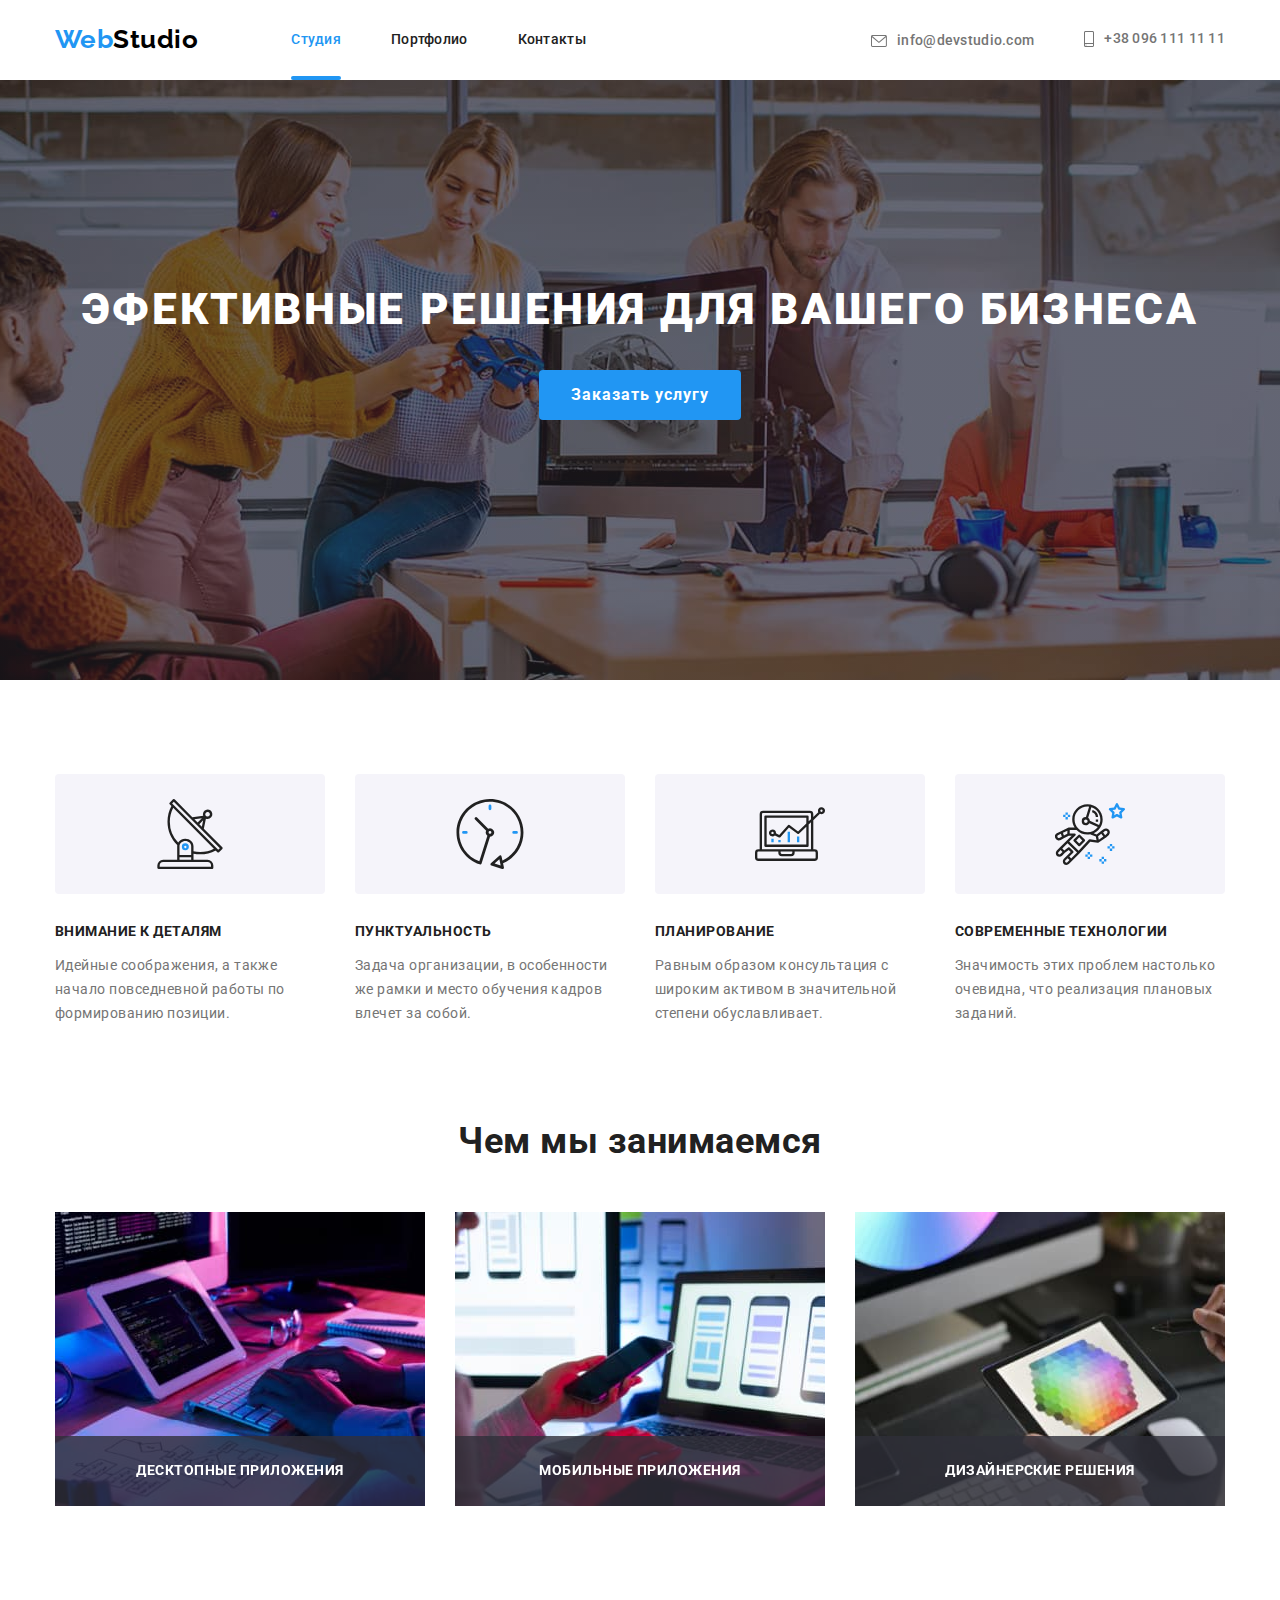
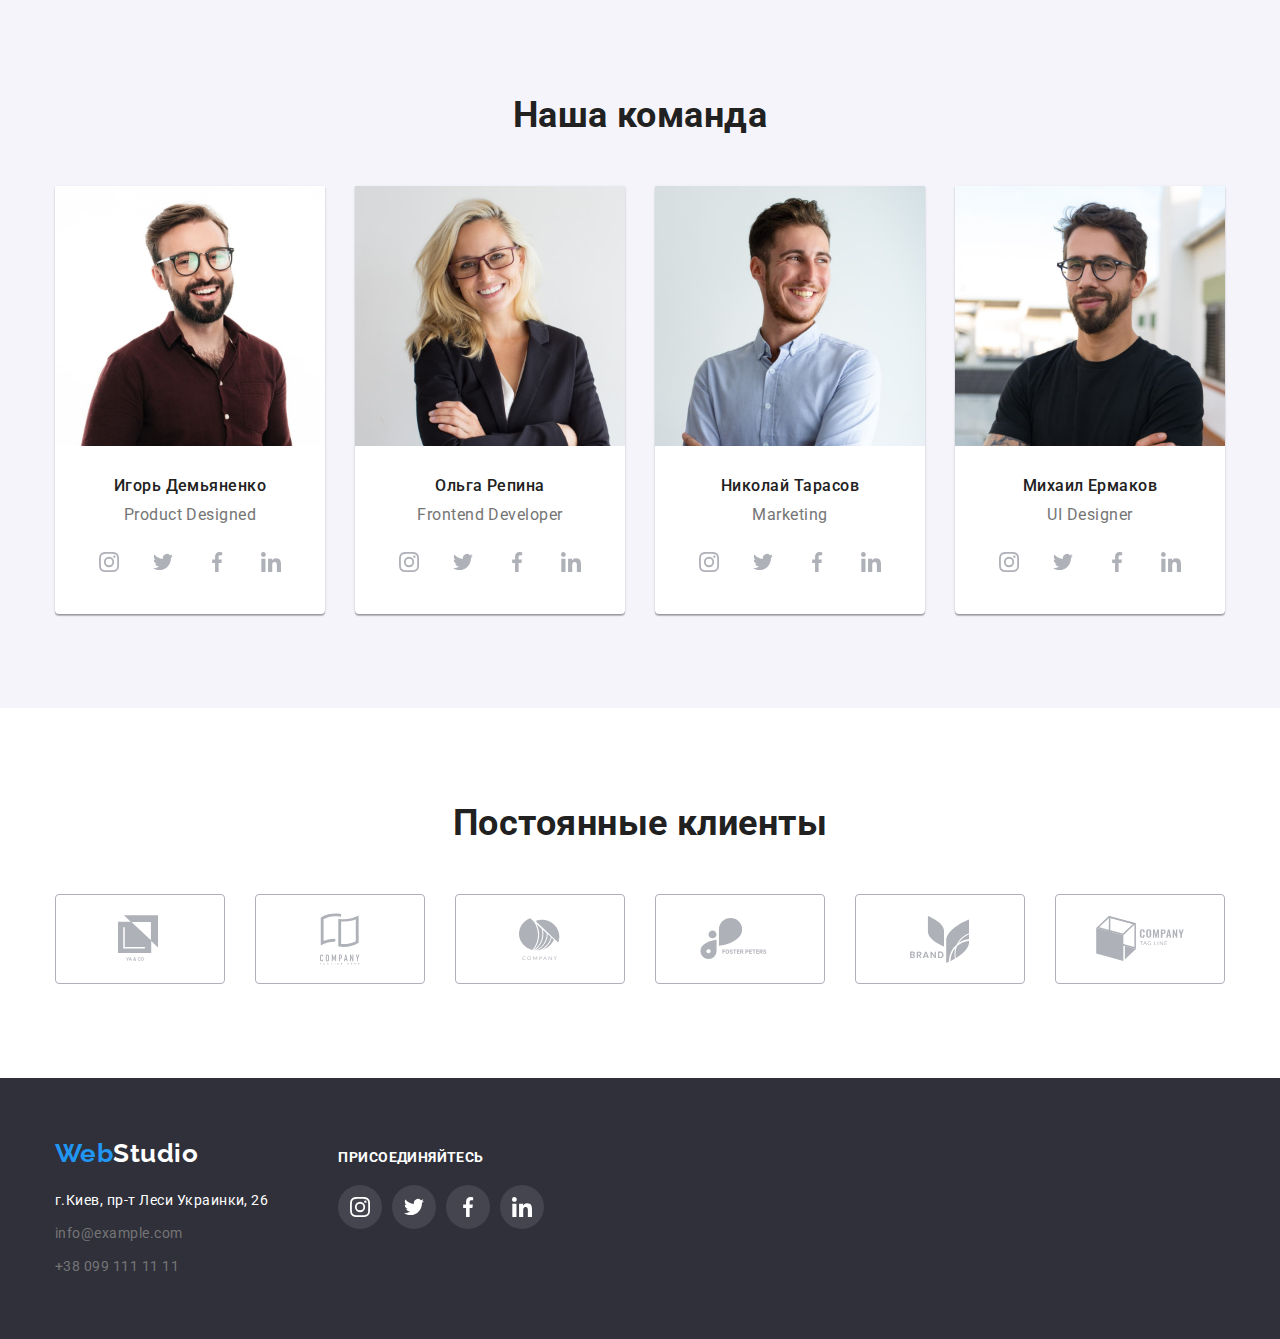
==== index.html @ 778aa643 "Transferred files of previous repository" ====
<!DOCTYPE html>
<html lang="ru">

<head>
    <meta charset="UTF-8">
    <meta name="viewport" content="width=device-width, initial-scale=1.0">
    <title>Студия</title>
    <link
        href="https://fonts.googleapis.com/css2?family=Oleo+Script:wght@400;700&family=Raleway:wght@400;700&family=Roboto:wght@400;500;700;900&display=swap"
        rel="stylesheet">
    <link rel="stylesheet" href="https://cdnjs.cloudflare.com/ajax/libs/modern-normalize/1.0.0/modern-normalize.min.css">
    <link rel="stylesheet" href="./css/styles.css" />
</head>

<body> 
    <!--Шапка-->
    <header>
        <div class="container-nav">
            <nav class="nav list">
                <a href="./index.html" class="logo list"><span class="web">Web</span>Studio</a>
                <ul class="site-nav list">
                    <li class="item">
                        <a href="./index.html" class="link current list">Студия</a>
                    </li>
                    <li class="item">
                        <a href="./portfolio.html" class="link list">Портфолио</a>
                    </li>
                    <li class="item">
                        <a href="" class="link list">Контакты</a>
                    </li>
                </ul>
            </nav>
            <ul class="nav-address list">
                <li class="item">
                    <a href="mailto:info@example.com" class="link list">
                        <svg width="16" height="12">
                            <use href="./images/icons/sprite.svg#icon-mail"></use>
                        </svg>
                        info@devstudio.com
                    </a>
                </li>
                <li class="item">
                    <a href="tel:+38 096 111 11 11" class="link list">
                        <svg width="10" height="16">
                            <use href="./images/icons/sprite.svg#icon-tel"></use>
                        </svg>
                        +38 096 111 11 11</a>
                </li>
            </ul>
        </div>
    </header>
        <!--Герой-->
        <main>
            <!--Эфективные решения-->
            <section class="hero">
                <h1 class="hero-title">
                    ЭФЕКТИВНЫЕ РЕШЕНИЯ ДЛЯ ВАШЕГО БИЗНЕСА
                </h1>
                <a data-modal-open href="#" class="button list">Заказать услугу</a>
                <div class="backdrop is-hidden" data-modal>
                    <div class="modal">
                        <button type="button" class="modal-button" data-modal-close>
                            <svg width="18" height="18">
                                <use href="./images/icons/sprite.svg#icon-close-black"></use>
                            </svg>
                        </button>
                    </div>
                </div>
            </section>
            <!--Особенности-->
                <section class="section-features">
                    <div class="container">
                        <h2 class="title">Особенности</h2>
                        <ul class="features list">
                            <li class="features-item">
                                    <div class="container-features">
                                        <svg width="70" height="70" >
                                            <use href="./images/icons/sprite.svg#icon-antenna"></use>
                                        </svg>
                                    </div>
                                <h3 class="features-title">
                                    ВНИМАНИЕ К ДЕТАЛЯМ
                                </h3>
                                <p class="paragraph">
                                    Идейные соображения, а также начало повседневной работы по формированию позиции.
                                </p>
                            </li>
                            <li class="features-item">
                                    <div class="container-features">
                                        <svg width="70" height="70" >
                                            <use href="./images/icons/sprite.svg#icon-clock"></use>
                                        </svg>
                                    </div>
                                <h3 class="features-title">
                                    ПУНКТУАЛЬНОСТЬ
                                </h3>
                                <p class="paragraph">
                                    Задача организации, в особенности же рамки и место обучения кадров влечет за собой.
                                </p>
                            </li>
                            <li class="features-item">
                                    <div class="container-features">
                                        <svg width="70" height="70" >
                                            <use href="./images/icons/sprite.svg#icon-diagram"></use>
                                        </svg>
                                    </div>
                                <h3 class="features-title">
                                    ПЛАНИРОВАНИЕ
                                </h3>
                                <p class="paragraph">
                                    Равным образом консультация с широким активом в значительной степени обуславливает.
                                </p>
                            </li>
                            <li class="features-item">
                                    <div class="container-features">
                                        <svg width="70" height="70" >
                                            <use href="./images/icons/sprite.svg#icon-astronaut"></use>
                                        </svg>
                                    </div>
                                <h3 class="features-title">
                                    СОВРЕМЕННЫЕ ТЕХНОЛОГИИ
                                </h3>
                                <p class="paragraph">
                                    Значимость этих проблем настолько очевидна, что реализация плановых заданий.
                                </p>
                            </li>
                        </ul>
                    </div>
                </section>
                <!--Чем мы занимаемся-->
                <section class="section">
                    <div class="container">
                        <h2 class="work-title">
                            Чем мы занимаемся
                        </h2>
                        <ul class="work list">
                            <li class="work-photo">
                                <img src="./images/планшетсклавиатурой.jpg" alt="Планшет с клавиатурой" width="370" height="294">
                                <p class="label">
                                    ДЕСКТОПНЫЕ ПРИЛОЖЕНИЯ
                                </p>
                            </li>
                            <li class="work-photo">
                                <img src="./images/ноутбук.jpg" alt="Ноутбук" width="370" height="294">
                                <p class="label">
                                    МОБИЛЬНЫЕ ПРИЛОЖЕНИЯ
                                </p>
                            </li>
                            <li class="work-photo">
                                <img src="./images/планшет.jpg" alt="Планшет" width="370" height="294">
                                <p class="label">
                                    ДИЗАЙНЕРСКИЕ РЕШЕНИЯ
                                </p>
                            </li>
                        </ul>
                    </div>
                </section>
            </div>
            <!--Наша команда-->
            <section class="section-team">
                <div class="container">
                    <h2 class="title-team">
                        Наша команда
                    </h2>
                    <ul class="team list">
                        <li class="team-card">
                            <img src="./images/игорь.jpg" alt="Игорь" width="270" height="260">
                            <div class="team-text">   
                                <h3 class="title">
                                    Игорь Демьяненко
                                </h3>
                                <p class="team-paragraph">
                                    Product Designed
                                </p>
                                <ul class="social-links list">
                                    <li class="item-links">
                                        <a href="#" class="social-link svg">
                                            <svg width="20" height="20">
                                                <use href="./images/icons/sprite.svg#icon-instagram">
                                            </svg>
                                        </a>
                                    </li>
                                    <li class="item-links">
                                        <a href="#" class="social-link svg">
                                            <svg width="20" height="20">
                                                <use href="./images/icons/sprite.svg#icon-twitter">
                                            </svg>
                                        </a>
                                    </li>
                                    <li class="item-links">
                                        <a href="#" class="social-link svg">
                                            <svg width="20" height="20">
                                                <use href="./images/icons/sprite.svg#icon-facebook">
                                            </svg>
                                        </a>
                                    </li>
                                    <li class="item-links">
                                        <a href="#" class="social-link svg">
                                            <svg width="20" height="20">
                                                <use href="./images/icons/sprite.svg#icon-linkedin">
                                            </svg>
                                        </a>
                                    </li>
                                </ul>
                            </div>
                        </li>
                        <li class="team-card">
                            <img src="./images/ольга.jpg" alt="Ольга" width="270" height="260">
                            <div class="team-text">
                                <h3 class="title">
                                    Ольга Репина
                                </h3>
                                <p class="team-paragraph">
                                    Frontend Developer
                                </p>
                                <ul class="social-links list">
                                    <li class="item-links">
                                        <a href="#" class="social-link svg">
                                            <svg width="20" height="20">
                                                <use href="./images/icons/sprite.svg#icon-instagram">
                                            </svg>
                                        </a>
                                    </li>
                                    <li class="item-links">
                                        <a href="#" class="social-link svg">
                                            <svg width="20" height="20">
                                                <use href="./images/icons/sprite.svg#icon-twitter">
                                            </svg>
                                        </a>
                                    </li>
                                    <li class="item-links">
                                        <a href="#" class="social-link svg">
                                            <svg width="20" height="20">
                                                <use href="./images/icons/sprite.svg#icon-facebook">
                                            </svg>
                                        </a>
                                    </li>
                                    <li class="item-links">
                                        <a href="#" class="social-link svg">
                                            <svg width="20" height="20">
                                                <use href="./images/icons/sprite.svg#icon-linkedin">
                                            </svg>
                                        </a>
                                    </li>
                                </ul>
                            </div>
                        </li>
                        <li class="team-card">
                            <img src="./images/николай.jpg" alt="Николай" width="270" height="260">
                            <div class="team-text">
                                <h3 class="title">
                                    Николай Тарасов
                                </h3>
                                <p class="team-paragraph">
                                    Marketing
                                </p>
                                <ul class="social-links list">
                                    <li class="item-links">
                                        <a href="#" class="social-link svg">
                                            <svg width="20" height="20">
                                                <use href="./images/icons/sprite.svg#icon-instagram">
                                            </svg>
                                        </a>
                                    </li>
                                    <li class="item-links">
                                        <a href="#" class="social-link svg">
                                            <svg width="20" height="20">
                                                <use href="./images/icons/sprite.svg#icon-twitter">
                                            </svg>
                                        </a>
                                    </li>
                                    <li class="item-links">
                                        <a href="#" class="social-link svg">
                                            <svg width="20" height="20">
                                                <use href="./images/icons/sprite.svg#icon-facebook">
                                            </svg>
                                        </a>
                                    </li>
                                    <li class="item-links">
                                        <a href="#" class="social-link svg">
                                            <svg width="20" height="20">
                                                <use href="./images/icons/sprite.svg#icon-linkedin">
                                            </svg>
                                        </a>
                                    </li>
                                </ul>
                            </div>
                        </li>
                        <li class="team-card">
                            <img src="./images/михаил.jpg" alt="Михаил" width="270" height="260">
                            <div class="team-text">
                                <h3 class="title">
                                    Михаил Ермаков
                                </h3>
                                <p class="team-paragraph">
                                    UI Designer
                                </p>
                                <ul class="social-links list">
                                    <li class="item-links">
                                        <a href="#" class="social-link svg">
                                            <svg width="20" height="20">
                                                <use href="./images/icons/sprite.svg#icon-instagram">
                                            </svg>
                                        </a>
                                    </li>
                                    <li class="item-links">
                                        <a href="#" class="social-link svg">
                                            <svg width="20" height="20">
                                                <use href="./images/icons/sprite.svg#icon-twitter">
                                            </svg>
                                        </a>
                                    </li>
                                    <li class="item-links">
                                        <a href="#" class="social-link svg">
                                            <svg width="20" height="20">
                                                <use href="./images/icons/sprite.svg#icon-facebook">
                                            </svg>
                                        </a>
                                    </li>
                                    <li class="item-links">
                                        <a href="#" class="social-link svg">
                                            <svg width="20" height="20">
                                                <use href="./images/icons/sprite.svg#icon-linkedin">
                                            </svg>
                                        </a>
                                    </li>
                                </ul>
                            </div>
                        </li>
                    </ul>
                </div>
            </section>
            <!-- Постоянные клиенты regular-clients-->
            <section class="section">
                <div class="container">
                    <h2 class="clients-title">Постоянные клиенты</h2>
                    <ul class="clients">
                        <li class="clients-card">
                            <a  href="#" class="clients-link svg">
                                <svg class="icon" width="44.27" height="49.23">
                                    <use href="./images/icons/sprite.svg#icon-logoone">
                                </svg>
                            </a>
                        </li>
                        <li class="clients-card">
                            <a href="#" class="clients-link svg">
                                <svg class="icon" width="40" height="52">
                                    <use href="./images/icons/sprite.svg#icon-logotwo">
                                </svg>
                            </a>
                        </li>
                        <li class="clients-card">
                            <a href="#" class="clients-link svg">
                                <svg class="icon" width="41" height="42.6">
                                    <use href="./images/icons/sprite.svg#icon-logothree">
                                </svg>
                            </a>
                        </li>
                        <li class="clients-card">
                            <a href="#" class="clients-link svg">
                                <svg class="icon" width="79.66" height="42.02">
                                    <use href="./images/icons/sprite.svg#icon-logofour">
                                </svg>
                            </a>
                        </li>
                        <li class="clients-card">
                            <a href="#" class="clients-link svg">
                                <svg class="icon" width="59" height="47">
                                    <use href="./images/icons/sprite.svg#icon-logofive">
                                </svg>
                            </a>
                        </li>
                        <li class="clients-card">
                            <a href="#" class="clients-link svg">
                                <svg class="icon" width="88.48" height="45.44">
                                    <use href="./images/icons/sprite.svg#icon-logosix">
                                </svg>
                            </a>
                        </li>
                    </ul>
                </div>
            </section>
        </main>
            <!--Подвал-->
            <footer class="footer">
                <div class="container-footer">
                    <div class="container-logo">
                        <a href="./index.html" class="logo list"><span class="web">Web</span>Studio</a>
                        <address class="address">
                            <p class="paragraph">г.Киев, пр-т Леси Украинки, 26</p>
                            <ul class="footer-address list">
                                <li class="footer-address-link">
                                    <a href="mailto:info@example.com" class="link list">info@example.com</a>
                                </li>
                                <li class="footer-address-link">
                                    <a href="tel:+380991111111" class="link list">+38 099 111 11 11</a>
                                </li>
                            </ul>
                        </address>
                    </div>
                    <div class="connect">
                        <h1 class="footer-title">ПРИСОЕДИНЯЙТЕСЬ</h1>
                        <div class="footer-links">
                            <ul class="links-footer">
                                <li class="links">
                                    <a href="#" class="footer-link">
                                        <svg width="20" height="20">
                                            <use href="./images/icons/sprite.svg#icon-instagram">
                                        </svg>
                                    </a>
                                </li>
                                <li class="links">
                                    <a href="#" class="footer-link">
                                        <svg width="20" height="20">
                                            <use href="./images/icons/sprite.svg#icon-twitter">
                                        </svg>
                                    </a>
                                </li>
                                <li class="links">
                                    <a href="#" class="footer-link">
                                        <svg width="20" height="20">
                                            <use href="./images/icons/sprite.svg#icon-facebook">
                                        </svg>
                                    </a>
                                </li>
                                <li class="links">
                                    <a href="#" class="footer-link">
                                        <svg width="20" height="20">
                                            <use href="./images/icons/sprite.svg#icon-linkedin">
                                        </svg>
                                    </a>
                                </li>
                            </ul>
                        </div>
                    </div>
                </div>
            </footer>
                <script src="./JS/modal.js"></script>
</body>

</html>
---- css/styles.css ----
html {
  box-sizing: border-box;
}

*,
*::before,
*::after {
  box-sizing: inherit;
}

/* Цвет основного текста #757575 */
/* Вторичный цвет #212121 */
/* Белый         #FFFFFF */
/* Акцент #2196F3 */
/* Вторичный цвет фона #F5F4FA */

:root {
  --primary-text-color: #757575;
  --nav-logo-color: #000000;
  --title-text-color: #212121;
  --footer-bg-color: #2f303a;
  --footer-text-color: rgba(255, 255, 255, 0.6);
  --accent-color: #2196f3;
  --primary-bg-color: #ffffff;
  --secondary-bg-color: #f5f4fa;
  --tertiary-bg-color: #c4c4c4;
  --overlay: rgba(47, 48, 58, 0.4);
  --border--color: #afb1b8;
  --border-cards-color: #eeeeee;
}

body {
  background-color: var(--primary-bg-color);
  color: var(--title-text-color);

  font-family: 'Roboto', sans-serif;
  font-style: normal;
  font-weight: 400;
  letter-spacing: 0.03em;
}

img {
  display: block;
}

h2 {
  padding: 0;
  margin: 0;
}

ul,
li {
  display: block;
  padding: 0;
  margin: 0;
}

.section {
  padding-top: 94px;
  padding-bottom: 94px;
}

.link {
  color: var(--primary-text-color);

  font-style: normal;

  transition: color 250ms cubic-bezier(0.4, 0, 0.2, 1);
}

.svg {
  fill: var(--border--color);

  transition: fill 250ms cubic-bezier(0.4, 0, 0.2, 1);
}

.svg:hover {
  fill: var(--primary-bg-color);
}

.list {
  display: flex;
  align-items: center;
  text-decoration: none;
  list-style: none;

  padding: 0;
  margin: 0;
}

.container {
  padding-left: 15px;
  padding-right: 15px;
  margin-left: auto;
  margin-right: auto;
  width: 1200px;
}

/* Альтернативный шрифт */
/* .logo {
  font-family: 'Oleo Script', sans-serif;
  font-weight: 400;
} */

.logo {
  font-family: 'Raleway', sans-serif;
  font-weight: 700;
  font-size: 26px;
  line-height: 1.2;
}

.nav .logo {
  color: var(--nav-logo-color);
}

.web {
  color: var(--accent-color);
}

.container-nav {
  padding-left: 15px;
  padding-right: 15px;
  margin-left: auto;
  margin-right: auto;
  width: 1200px;
  display: flex;
  align-items: center;
}

.nav {
  display: flex;
  align-items: center;
}

.site-nav {
  display: flex;
  margin-left: 93px;
}

.site-nav .item + .item {
  margin-left: 50px;
}

.site-nav .link {
  color: var(--title-text-color);
  font-weight: 500;
  font-size: 14px;
  line-height: 1.14;
  letter-spacing: 0.02em;

  display: block;
  padding-top: 32px;
  padding-bottom: 32px;

  transition: color 250ms cubic-bezier(0.4, 0, 0.2, 1);
}

.site-nav .link:hover,
.site-nav .link:focus {
  color: var(--accent-color);
}

.site-nav .link.current {
  color: var(--accent-color);
}

.item {
  position: relative;
}

.item .current::before {
  content: '';

  position: absolute;
  bottom: 0;
  left: 0;

  display: inline-block;
  background-color: var(--accent-color);

  width: 100%;
  height: 4px;

  border-radius: 2px;
}

.nav-address {
  color: var(--primary-text-color);
  font-weight: 500;
  font-size: 14px;
  line-height: 1.14;
  letter-spacing: 0.02em;

  display: flex;
  margin-left: auto;
  align-items: baseline;
}

.nav-address .item + .item {
  margin-left: 50px;
}

.nav-address .link:hover,
.nav-address .link:focus {
  color: var(--accent-color);
}

.nav .link:hover,
.nav .link:focus {
  color: var(--accent-color);
}

.nav-address svg {
  fill: currentColor;

  padding: 0;
  margin-right: 10px;
}

/* Герой */

.hero {
  background-color: var(--tertiary-bg-color);
  text-align: center;
  padding: 200px 0px;

  max-width: 1600px;
  height: 600px;
  margin-left: auto;
  margin-right: auto;

  background-image: linear-gradient(to bottom, var(--overlay), var(--overlay)),
    url('../images/icons/фон.jpg');
  background-repeat: no-repeat;
  background-size: cover;
  background-position: center;
}

/* Эфективные решения */

.hero-title {
  color: var(--primary-bg-color);
  font-weight: 900;
  font-size: 44px;
  line-height: 1.36;
  letter-spacing: 0.06em;
  text-transform: uppercase;

  margin-top: 0;
  margin-bottom: 30px;
}

.title {
  color: var(--title-text-color);
  font-weight: 700;
  font-size: 36px;
  line-height: 1.17;
  text-align: center;

  margin-top: 0;
  margin-bottom: 0;
}

.backdrop {
  position: fixed;
  top: 0;
  left: 0;
  transform: opacity 250ms cubic-bezier(0.4, 0, 0.2, 1);

  width: 100%;
  height: 1024px;
  background-color: rgba(0, 0, 0, 0.2);

  opacity: 1;
  transition: opacity 250ms cubic-bezier(0.4, 0, 0.2, 1);
}

.backdrop.is-hidden {
  opacity: 0;
  pointer-events: none;
}

.backdrop.is-hidden .modal {
  transform: translate(-50%, -50%) scale(0.9);
}

.modal {
  position: absolute;
  left: 50%;
  top: 50%;

  width: 528px;
  height: 581px;
  border-radius: 4px;
  box-shadow: 0px 1px 3px rgba(0, 0, 0, 0.12), 0px 1px 1px rgba(0, 0, 0, 0.14),
    0px 2px 1px rgba(0, 0, 0, 0.2);

  background-color: var(--primary-bg-color);

  transform: translate(-50%, -50%) scale(1);

  transition: transform 250ms cubic-bezier(0.4, 0, 0.2, 1);
}

.modal-button {
  position: absolute;
  top: 0;
  right: 0;

  display: flex;
  justify-content: center;
  align-items: center;
  border-radius: 50%;
  background: var(--primary-bg-color);
  border: 1px solid rgba(0, 0, 0, 0.1);
  box-sizing: border-box;
  /*  */
  margin: 8px;
  width: 30px;
  height: 30px;
  padding: 0;

  transition: fill 250ms cubic-bezier(0.4, 0, 0.2, 1);
}

.modal-button:hover,
.modal-button:focus {
  fill: var(--accent-color);
  background-color: var(--primary-bg-color);
  box-shadow: none;
  border-color: rgba(0, 0, 0, 0.1);
}

/* Особенности */

.section-features {
  padding-top: 94px;
}

.section-features .title {
  display: none;
}

.features-title {
  color: var(--title-text-color);
  font-weight: 700;
  font-size: 14px;
  line-height: 1.14;
  text-transform: uppercase;

  margin-top: 0;
  margin-bottom: 10;
}
/* calc ((100% - кол-во маржинов в строке * значение маржина) / кол-во єлементов в строке */

.features {
  display: flex;
  flex-wrap: wrap;
}

.features-item {
  width: calc((100% - 3 * 30px) / 4);
  margin-right: 30px;
}

.features-item:nth-child(4n) {
  margin-right: 0;
}

.container-features {
  display: flex;
  flex-wrap: wrap;
  width: 270px;
  height: 120px;
  margin-bottom: 30px;
  align-items: center;
  justify-content: center;
  background-color: var(--secondary-bg-color);
  border-radius: 4px;
}

p {
  margin-top: 0;
  margin-bottom: 0;
}

.features .paragraph {
  color: var(--primary-text-color);
  font-size: 14px;
  line-height: 1.71;
}

.work {
  display: flex;
}

.work-title {
  color: var(--title-text-color);
  font-weight: 700;
  font-size: 36px;
  line-height: 1.17;
  text-align: center;

  margin-top: 0;
  margin-bottom: 50px;
}

.work-photo {
  position: relative;

  width: calc((100% - 2 * 30px) / 3);
  margin-right: 30px;
}

.work-photo:nth-child(3n) {
  margin-right: 0;
}

.label {
  color: var(--primary-bg-color);
  background-color: rgba(47, 48, 58, 0.8);

  position: absolute;
  bottom: 0;
  left: 0;

  padding: 27px 0px;
  width: 100%;

  font-weight: 700;
  font-size: 14px;
  line-height: 1.14;
  text-align: center;
}

/* Наша команда */

.team {
  display: flex;
}

.team-card {
  background-color: var(--primary-bg-color);
  box-shadow: 0px 1px 3px rgba(0, 0, 0, 0.12), 0px 1px 1px rgba(0, 0, 0, 0.14),
    0px 2px 1px rgba(0, 0, 0, 0.2);
  border-radius: 0px 0px 4px 4px;

  width: calc((100% - 3 * 30px) / 4);
  margin-right: 30px;
}

.team-card:nth-child(4n) {
  margin-right: 0;
}

.team-paragraph {
  color: var(--primary-text-color);
  font-size: 16px;
  line-height: 1.19;
  text-align: center;
}

.section-team {
  background-color: var(--secondary-bg-color);
  padding-top: 94px;
  padding-bottom: 94px;
}

.team .title {
  font-weight: 500;
  font-size: 16px;
  line-height: 1.19;
  text-align: center;

  margin-bottom: 10px;
}

.title-team {
  color: var(--title-text-color);
  font-weight: 700;
  font-size: 36px;
  line-height: 1.17;
  text-align: center;

  margin-top: 0;
  margin-bottom: 50px;
}

.team-text {
  padding: 30px 32px;
}

.section .title {
  text-align: center;

  margin-top: 0;
  margin-bottom: 50px;
}

.section .title {
  display: none;
}

.social-links {
  display: flex;
  margin-top: 16px;
}

.social-link {
  display: flex;
  flex-wrap: wrap;
  box-sizing: border-box;
  align-items: center;
  justify-content: center;
  width: 44px;
  height: 44px;
  padding: 0;
  margin: 0;
  border-radius: 50%;
}

.item-links {
  border-radius: 50%;

  transition: background-color 250ms cubic-bezier(0.4, 0, 0.2, 1);
}

.item-links:hover {
  background-color: var(--accent-color);
}

.item-links:not(:last-child) {
  margin-right: 10px;
}

/* Кнопки */

.button {
  color: var(--primary-bg-color);
  background-color: var(--accent-color);
  font-weight: 700;
  font-size: 16px;
  line-height: 1.88;
  letter-spacing: 0.06em;
  text-align: center;

  display: inline-block;
  padding: 10px 32px;
  border-radius: 4px;
}

/* Кнопки портфолио */

.buttons {
  display: flex;
  justify-content: center;
  margin-bottom: 50px;
}

button {
  background-color: var(--secondary-bg-color);
  color: var(--title-text-color);
  font-family: inherit;
  font-weight: 500;
  font-size: 16px;
  line-height: 1.63;
  cursor: pointer;

  border: 0px solid transparent;
  padding: 6px 24px;
  border-color: var(--secondary-bg-color);
  border-radius: 4px;

  transition: background-color 250ms cubic-bezier(0.4, 0, 0.2, 1),
    color 250ms cubic-bezier(0.4, 0, 0.2, 1),
    box-shadow 250ms cubic-bezier(0.4, 0, 0.2, 1);
}

button:hover,
button:focus {
  color: var(--primary-bg-color);
  background-color: var(--accent-color);
  border-color: var(--accent-color);
  box-shadow: 0px 3px 1px rgba(0, 0, 0, 0.1), 0px 1px 2px rgba(0, 0, 0, 0.08),
    0px 2px 2px rgba(0, 0, 0, 0.12);
}

.filters {
  margin-right: 8px;
}

.filters:nth-child(5n) {
  margin-right: 0;
}

/* Проекты портфолио */

.container-projects {
  padding-left: 15px;
  padding-right: 15px;
  margin-left: auto;
  margin-right: auto;
  width: 1200px;
}

.projects {
  display: flex;
  flex-wrap: wrap;
}

/* calc ((100% - кол-во маржинов в строке * значение маржина) / кол-во єлементов в строке */

.projects-element {
  width: calc((100% - 60px) / 3);
  margin-right: 30px;
  margin-bottom: 30px;
}

.projects-element:nth-child(3n) {
  margin-right: 0;
}

.projects-element:nth-last-child(-n + 3) {
  margin-bottom: 0;
}

.projects-link {
  display: block;

  transition: box-shadow 250ms cubic-bezier(0.4, 0, 0.2, 1);
}

.projects-img {
  position: relative;
  overflow: hidden;
}

.submenu {
  position: absolute;
  left: 0;
  top: 0;

  width: 100%;
  height: auto;

  padding: 63px 24px;
  font-size: 18px;
  line-height: 1.6;

  color: var(--primary-bg-color);
  background-color: rgba(33, 150, 243, 0.9);

  transform: translateY(100%);
  transition: transform 250ms cubic-bezier(0.4, 0, 0.2, 1);
}

.projects-link:hover .submenu,
.projects-link:focus .submenu {
  transform: translateY(0%);
}

.projects-link:hover,
.projects-link:focus {
  box-shadow: 0px 1px 1px rgba(0, 0, 0, 0.12), 0px 4px 4px rgba(0, 0, 0, 0.06),
    1px 4px 6px rgba(0, 0, 0, 0.16);
}

.projects-title {
  color: var(--title-text-color);
  font-weight: 700;
  font-size: 18px;
  line-height: 2;
  letter-spacing: 0.06em;

  margin-bottom: 4px;
}

.projects-text {
  box-sizing: border-box;
  border: 1px solid var(--border-cards-color);
  border-top: none;
  padding: 20px 24px;
}

.projects .paragraph {
  color: var(--primary-text-color);
  font-size: 16px;
  line-height: 1.87;
}

/* Regular clients */

.clients-title {
  color: var(--title-text-color);
  font-weight: 700;
  font-size: 36px;
  line-height: 1.17;
  text-align: center;
  margin-top: 0;
  margin-bottom: 50px;
}

.clients {
  display: flex;
}

.clients-link {
  display: flex;
  flex-wrap: wrap;

  border: 1px solid var(--border--color);
  border-radius: 4px;
  box-sizing: border-box;
  align-items: center;
  justify-content: center;
  width: 170px;

  height: 90px;
  padding: 0;
  margin: 0;

  transition: border-color 250ms cubic-bezier(0.4, 0, 0.2, 1),
    fill 250ms cubic-bezier(0.4, 0, 0.2, 1);
}

.clients-card {
  width: calc((100% - 5 * 30px) / 6);
  margin-right: 30px;
}

.clients-card:nth-child(6n) {
  margin-right: 0px;
}

.clients-card a:hover {
  fill: var(--accent-color);
  border-color: var(--accent-color);
}

/* Подвал */

.container-footer {
  align-items: baseline;
  display: flex;
  flex-wrap: wrap;
  flex-direction: row;

  padding-left: 15px;
  padding-right: 15px;
  margin-left: auto;
  margin-right: auto;
  width: 1200px;
}

.footer {
  background-color: var(--footer-bg-color);
  font-size: 14px;
  line-height: 1.71;

  flex-direction: row;
  padding: 60px 0px;
}

.footer .logo {
  color: var(--primary-bg-color);
}

.container-footer .logo {
  display: inline-block;
  margin-bottom: 20px;
}

.container-logo {
  display: flex;
  flex-direction: column;
}

.address {
  font-style: normal;
  font-size: 14px;
  line-height: 1.71;

  display: inline-block;
}

.address .paragraph {
  color: var(--primary-bg-color);

  margin-bottom: 9px;
}

.footer-address {
  color: var(--footer-text-color);
  flex-direction: column;
  align-items: baseline;
}

.footer-address-link {
  margin-bottom: 9px;
}

.footer-address-link:nth-child(2n) {
  margin-bottom: 0;
}

.footer-address .link:hover,
.footer-address .link:focus {
  color: var(--accent-color);
}

.connect {
  display: flex;
  flex-direction: column;

  margin-left: 70px;
}

.links {
  display: flex;
  flex-wrap: wrap;
  box-sizing: border-box;

  border-radius: 50%;
  justify-content: center;
  align-items: center;

  transition: background-color 250ms cubic-bezier(0.4, 0, 0.2, 1);
}

.links:hover {
  fill: var(--primary-bg-color);
  background-color: var(--accent-color);
}

.links:not(:last-child) {
  margin-right: 10px;
}

.links-footer {
  display: flex;
}

.footer-link {
  display: flex;
  flex-wrap: wrap;
  box-sizing: border-box;
  align-items: center;
  justify-content: center;
  width: 44px;
  height: 44px;
  padding: 0;
  margin: 0;
  fill: var(--primary-bg-color);
  background-color: rgba(255, 255, 255, 0.1);
  border-radius: 50%;
}

.footer-title {
  color: var(--primary-bg-color);

  font-family: Roboto;
  font-style: normal;
  font-weight: 700;
  font-size: 14px;
  line-height: 16px;
  letter-spacing: 0.03em;
  text-transform: uppercase;

  margin-bottom: 20px;
}
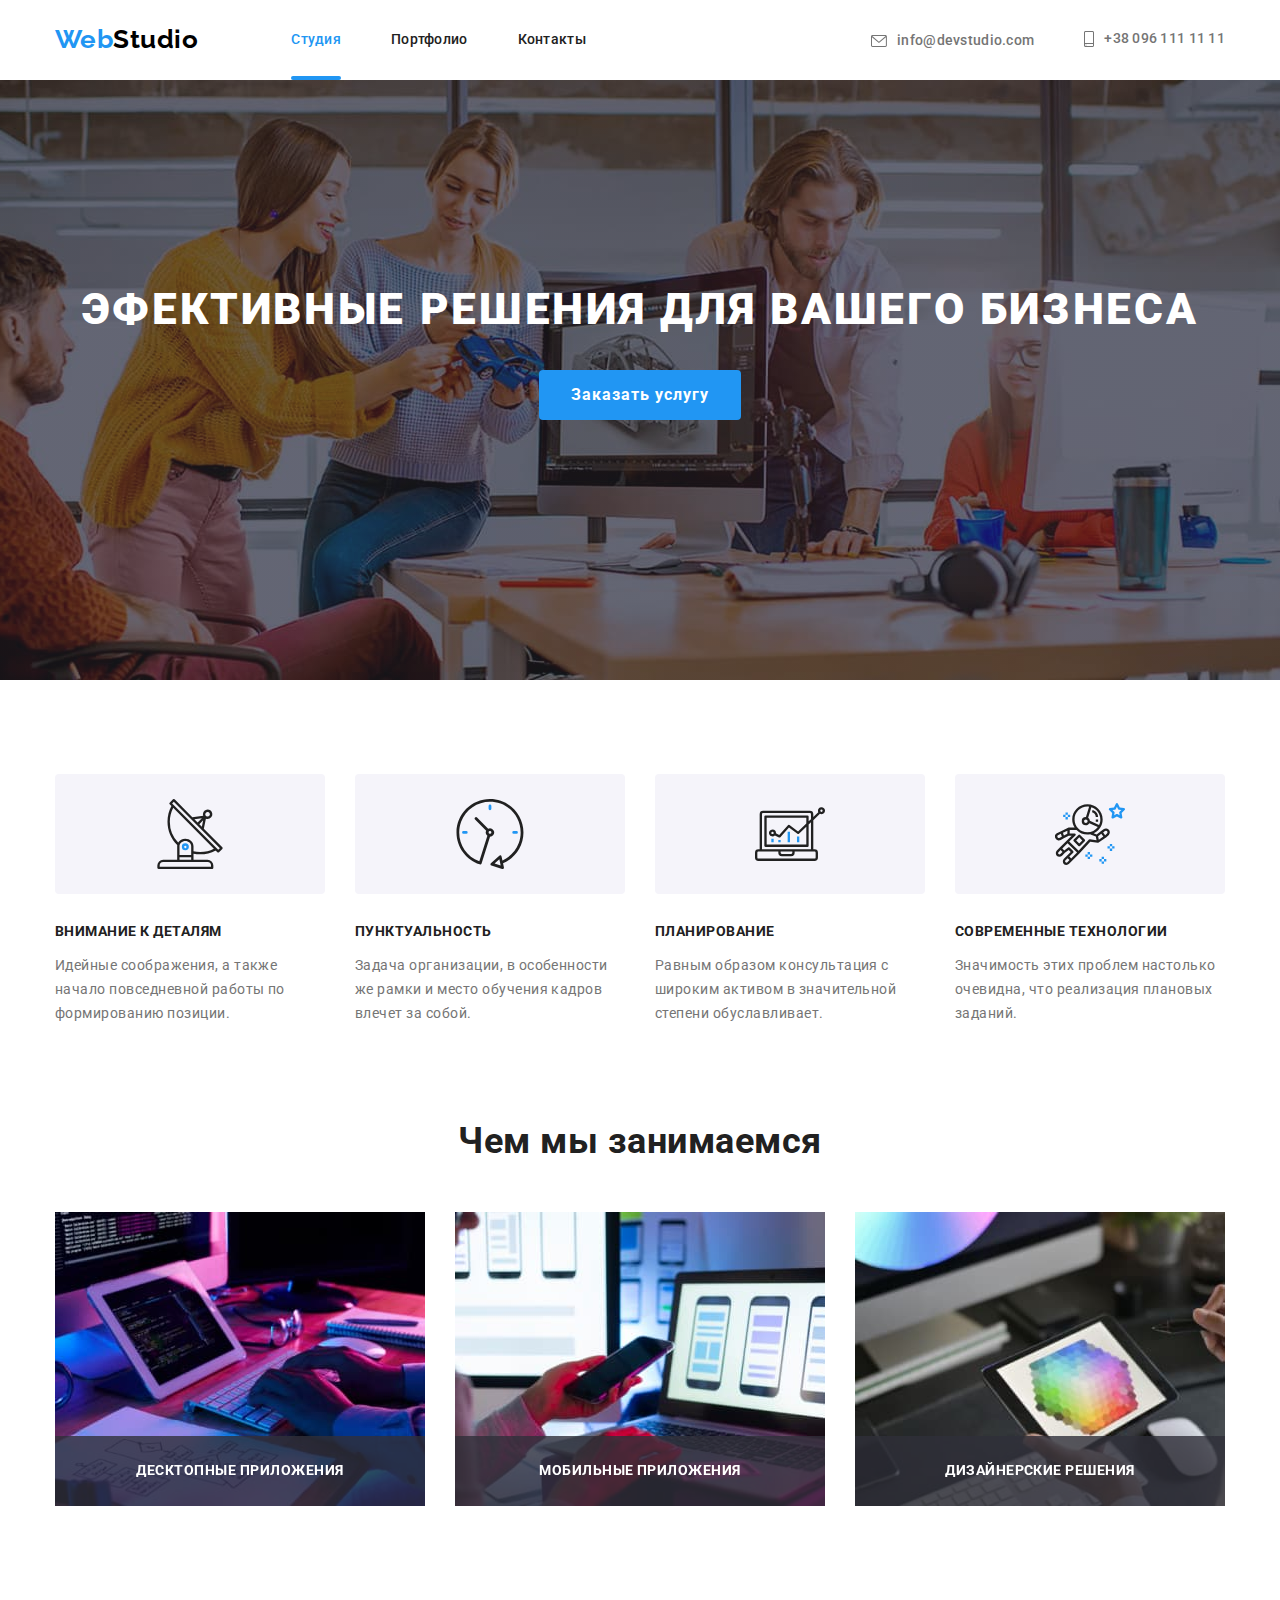
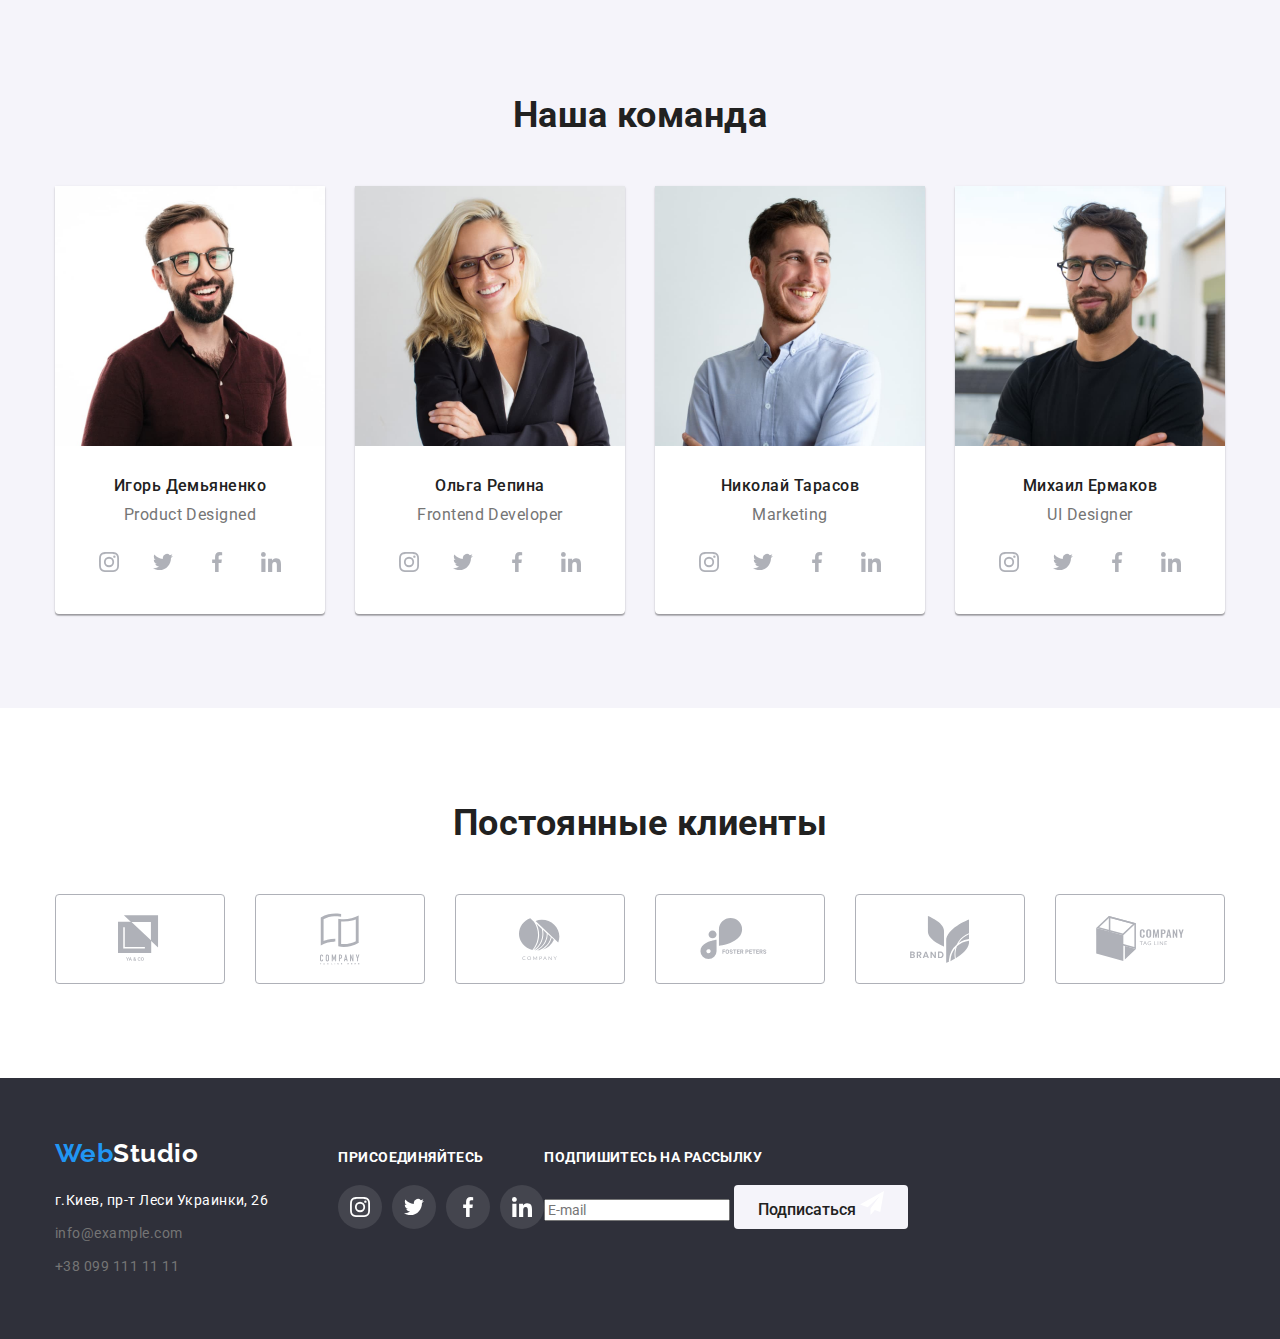
==== commit ad55005e: "Added modal window markup" ====
--- a/index.html
+++ b/index.html
@@ -64,6 +64,39 @@
                                 <use href="./images/icons/sprite.svg#icon-close-black"></use>
                             </svg>
                         </button>
+                        <div class="modal-input">
+                            <h1 class="modal-title">Оставьте свои данные, мы вам перезвоним</h1>
+                            <form>
+                                <div class="form-field">
+                                    <label for="name">Имя</label>
+                                    <input type="text" name="name" id="name">
+                                </div>
+                                
+                                <div class="form-field">
+                                    <label for="tel">Телефон</label>
+                                    <input type="tel" name="tel" id="tel">
+                                </div>
+                                
+                                <div class="form-field">
+                                    <label for="mail">Почта</label>
+                                    <input type="email" name="mail" id="mail">
+                                </div>
+                                
+                                <div class="form-field">
+                                    <label for="comment">Комментарий</label>
+                                    <textarea name="comment" id="comment" cols="30" rows="10" placeholder="Введите текст"></textarea>
+                                </div>
+
+                                <div class="form-checkbox">
+                                    <input type="checkbox" name="agreement" id="agreement">
+                                    <label for="agreement">Соглашаюсь с рассылкой и принимаю
+                                        <a href="#">Условия договора</a>
+                                    </label>
+                                </div>
+                                
+                                <button type="submit">Отправить</button>
+                            </form>
+                        </div>
                     </div>
                 </div>
             </section>
@@ -433,6 +466,17 @@
                             </ul>
                         </div>
                     </div>
+                    <div class="subscribe">
+                        <h1 class="footer-title">ПОДПИШИТЕСЬ НА РАССЫЛКУ</h1>
+                        <form>
+                            <input type="email" name="mail" id="mail" placeholder="E-mail">
+                            <button type="submit">Подписаться
+                                <svg width="24" height="24">
+                                    <use href="./images/icons/sprite.svg#icon-telegram">
+                                </svg>
+                            </button>
+                        </form>
+                    </div>
                 </div>
             </footer>
                 <script src="./JS/modal.js"></script>
--- a/css/styles.css
+++ b/css/styles.css
@@ -314,7 +314,7 @@
   background: var(--primary-bg-color);
   border: 1px solid rgba(0, 0, 0, 0.1);
   box-sizing: border-box;
-  /*  */
+
   margin: 8px;
   width: 30px;
   height: 30px;
@@ -329,6 +329,84 @@
   background-color: var(--primary-bg-color);
   box-shadow: none;
   border-color: rgba(0, 0, 0, 0.1);
+}
+
+.modal-title {
+  font-weight: 700;
+  font-size: 20px;
+  line-height: 1.15;
+  text-align: center;
+
+  margin-top: 0;
+  margin-bottom: 12px;
+}
+
+.modal-input {
+  width: auto;
+  height: auto;
+
+  display: flex;
+  flex-direction: column;
+  padding: 40px;
+}
+
+.form-field {
+  display: flex;
+  flex-direction: column;
+  margin-bottom: 10px;
+}
+
+.form-field label {
+  display: flex;
+  justify-content: flex-start;
+  padding-bottom: 4px;
+}
+
+.form-field input {
+  margin: 0;
+  padding: 12px 42px;
+  border: 1px solid rgba(33, 33, 33, 0.2);
+  box-sizing: border-box;
+  border-radius: 4px;
+}
+
+.form-checkbox {
+  font-size: 14px;
+  line-height: 1.71;
+
+  color: var(--primary-text-color);
+}
+
+.form-field input::placeholder {
+  color: rgba(117, 117, 117, 0.5);
+}
+
+.form-field textarea {
+  border: 1px solid rgba(33, 33, 33, 0.2);
+  box-sizing: border-box;
+  border-radius: 4px;
+  padding: 12px 16px;
+}
+
+.form-field textarea:hover {
+  cursor: pointer;
+  border-color: var(--accent-color);
+}
+
+textarea {
+  resize: none;
+  height: 120px;
+}
+
+.form-checkbox {
+  display: flex;
+  align-items: center;
+  justify-content: center;
+  margin-bottom: 32px;
+}
+
+.form-checkbox label {
+  margin-left: 7px;
 }
 
 /* Особенности */
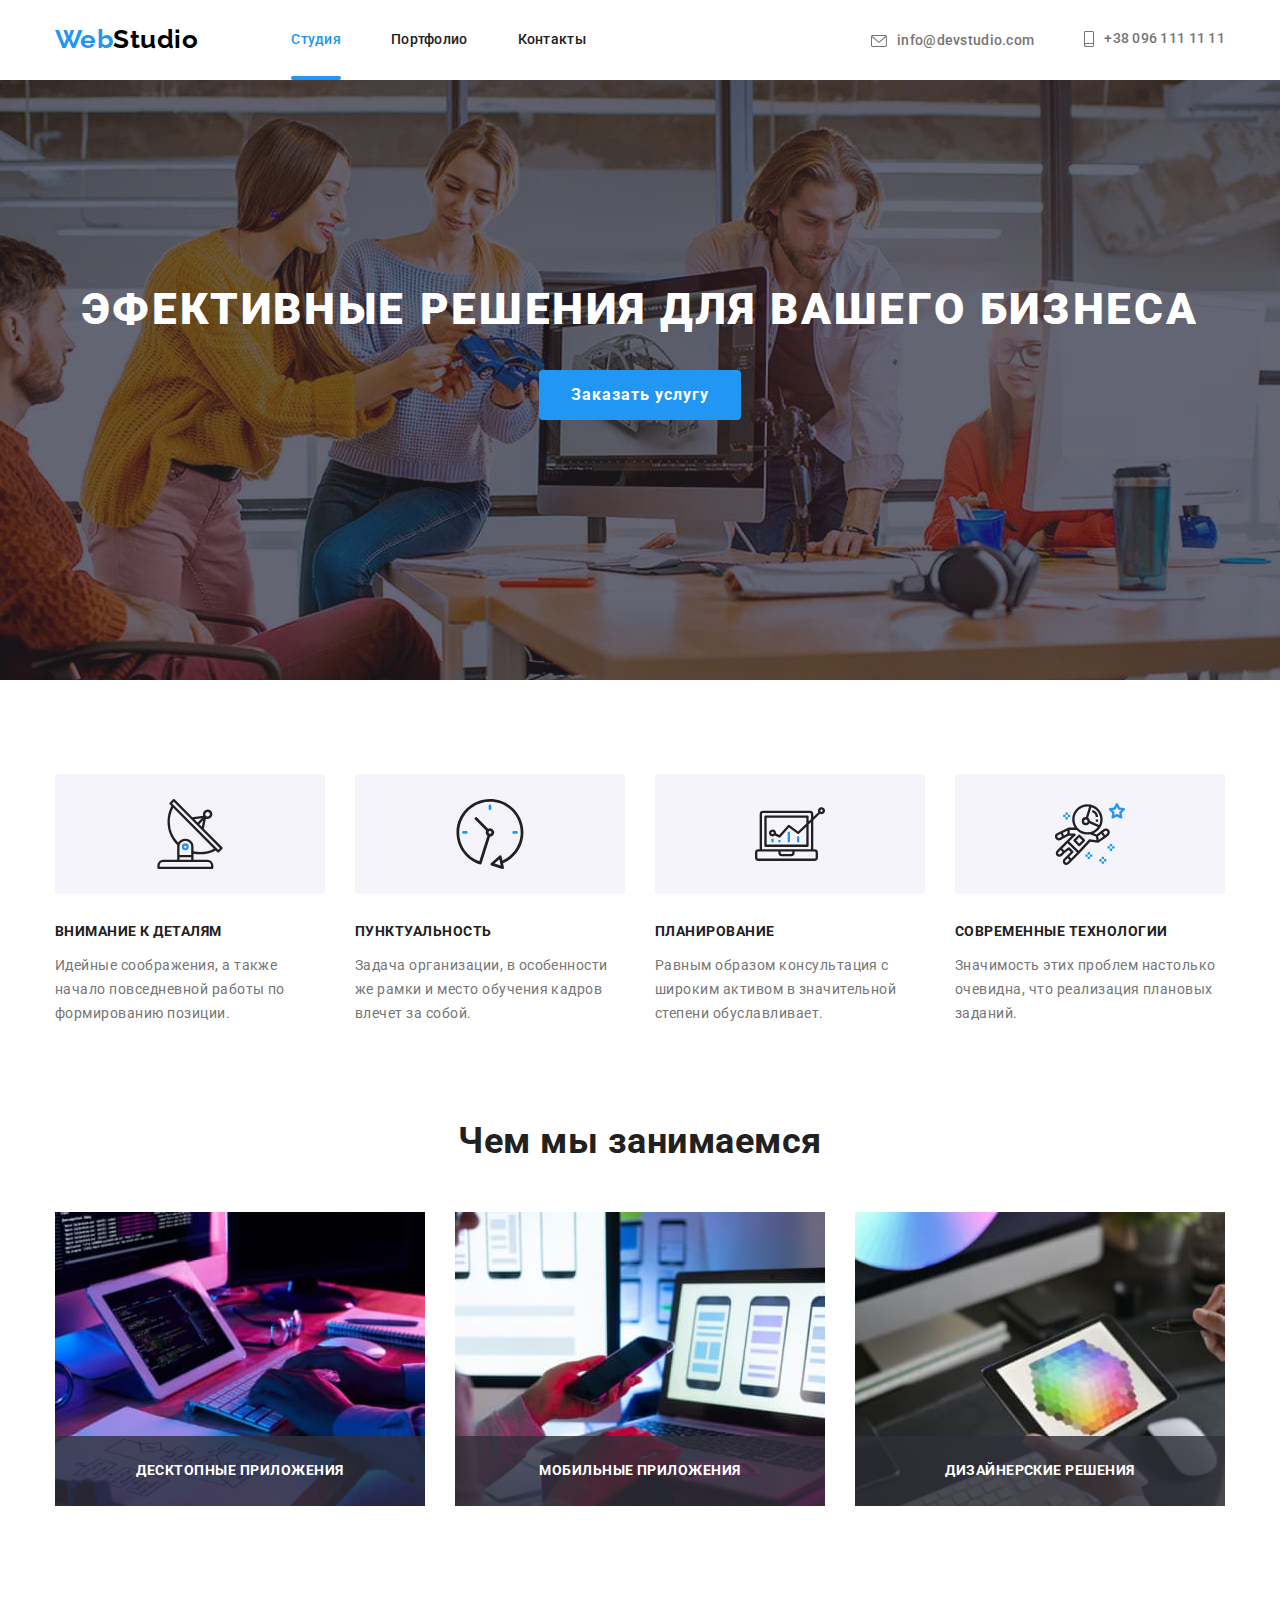
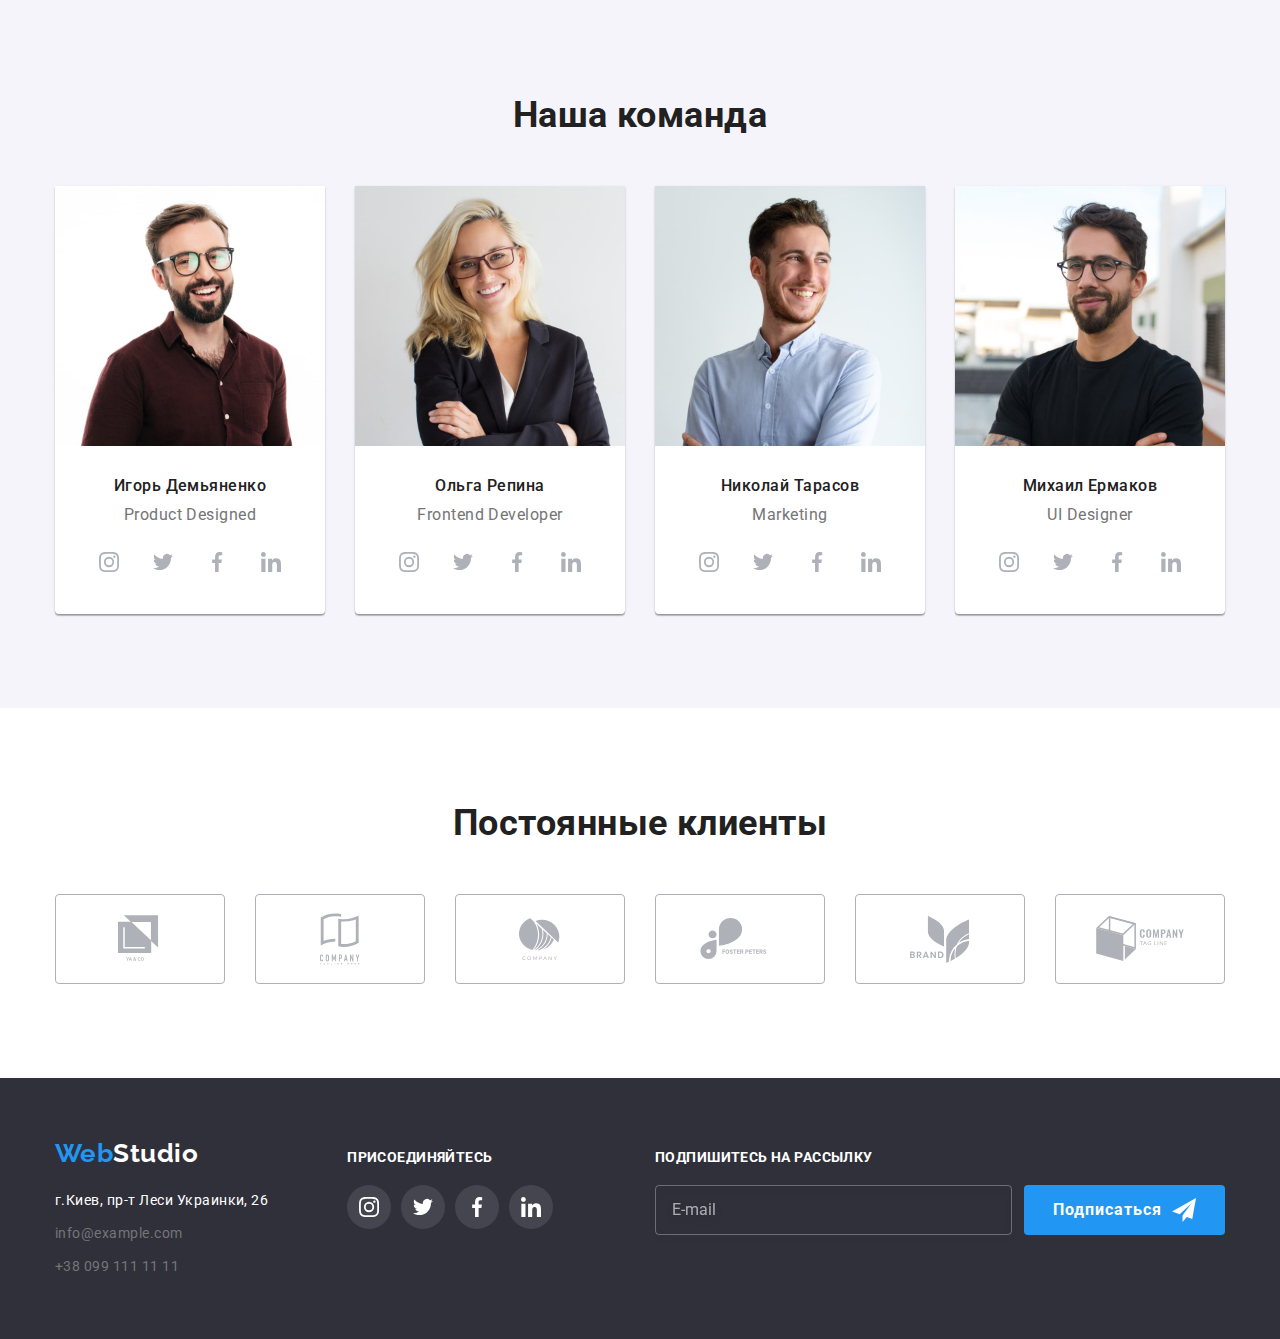
==== commit 14ce1451: "Form application is in modal window, a strik and decoration of all icons completed,  for focus and h" ====
--- a/index.html
+++ b/index.html
@@ -57,48 +57,6 @@
                     ЭФЕКТИВНЫЕ РЕШЕНИЯ ДЛЯ ВАШЕГО БИЗНЕСА
                 </h1>
                 <a data-modal-open href="#" class="button list">Заказать услугу</a>
-                <div class="backdrop is-hidden" data-modal>
-                    <div class="modal">
-                        <button type="button" class="modal-button" data-modal-close>
-                            <svg width="18" height="18">
-                                <use href="./images/icons/sprite.svg#icon-close-black"></use>
-                            </svg>
-                        </button>
-                        <div class="modal-input">
-                            <h1 class="modal-title">Оставьте свои данные, мы вам перезвоним</h1>
-                            <form>
-                                <div class="form-field">
-                                    <label for="name">Имя</label>
-                                    <input type="text" name="name" id="name">
-                                </div>
-                                
-                                <div class="form-field">
-                                    <label for="tel">Телефон</label>
-                                    <input type="tel" name="tel" id="tel">
-                                </div>
-                                
-                                <div class="form-field">
-                                    <label for="mail">Почта</label>
-                                    <input type="email" name="mail" id="mail">
-                                </div>
-                                
-                                <div class="form-field">
-                                    <label for="comment">Комментарий</label>
-                                    <textarea name="comment" id="comment" cols="30" rows="10" placeholder="Введите текст"></textarea>
-                                </div>
-
-                                <div class="form-checkbox">
-                                    <input type="checkbox" name="agreement" id="agreement">
-                                    <label for="agreement">Соглашаюсь с рассылкой и принимаю
-                                        <a href="#">Условия договора</a>
-                                    </label>
-                                </div>
-                                
-                                <button type="submit">Отправить</button>
-                            </form>
-                        </div>
-                    </div>
-                </div>
             </section>
             <!--Особенности-->
                 <section class="section-features">
@@ -188,7 +146,7 @@
                         </ul>
                     </div>
                 </section>
-            </div>
+            
             <!--Наша команда-->
             <section class="section-team">
                 <div class="container">
@@ -467,10 +425,10 @@
                         </div>
                     </div>
                     <div class="subscribe">
-                        <h1 class="footer-title">ПОДПИШИТЕСЬ НА РАССЫЛКУ</h1>
-                        <form>
-                            <input type="email" name="mail" id="mail" placeholder="E-mail">
-                            <button type="submit">Подписаться
+                        <h2 class="footer-title">ПОДПИШИТЕСЬ НА РАССЫЛКУ</h2>
+                        <form class="footer-form">
+                            <input class="footer-input" type="email" name="mail" id="mail" placeholder="E-mail">
+                            <button class="footer-button" type="submit">Подписаться
                                 <svg width="24" height="24">
                                     <use href="./images/icons/sprite.svg#icon-telegram">
                                 </svg>
@@ -479,7 +437,52 @@
                     </div>
                 </div>
             </footer>
-                <script src="./JS/modal.js"></script>
+                <div class="backdrop is-hidden" data-modal>
+                    <div class="modal">
+                        <button type="button" class="modal-button" data-modal-close>
+                            <svg width="18" height="18">
+                                <use href="./images/icons/sprite.svg#icon-close-black"></use>
+                            </svg>
+                        </button>
+                        <div class="modal-input">
+                            <form class="form" autocomplete="off">
+                                <h1 class="modal-title">Оставьте свои данные, мы вам перезвоним</h1>
+                                <label class="form-field">
+                                    <span class="form-label">Имя</span>
+                                    <input class="form-input" type="text" name="name">
+                                    <svg class="form-icon" width="18" height="18">
+                                        <use href="./images/icons/sprite.svg#icon-person"></use>
+                                    </svg>
+                                </label>
+                                <label class="form-field">
+                                    <span class="form-label">Телефон</span>
+                                    <input class="form-input" type="tel" name="tel">
+                                    <svg class="form-icon" width="18" height="18">
+                                        <use href="./images/icons/sprite.svg#icon-phone"></use>
+                                    </svg>
+                                </label>
+                                <label class="form-field">
+                                    <span class="form-label">Почта</span>
+                                    <input class="form-input" type="email" name="mail">
+                                    <svg class="form-icon" width="18" height="18">
+                                        <use href="./images/icons/sprite.svg#icon-mailmodal"></use>
+                                    </svg>
+                                </label>
+                                <label class="form-field">
+                                    <span class="form-label">Комментарий</span>
+                                    <textarea class="form-textarea" name="comment" cols="30" rows="10" placeholder="Введите текст"></textarea>
+                                </label>
+                                <label class="checkbox-label">
+                                    <input class="checkbox" type="checkbox" name="agreement">
+                                    <span class="checkbox-text">Соглашаюсь с рассылкой и принимаю
+                                    <a class="checkbox-link" href="#">Условия договора</a></span>
+                                </label>
+                                <button class="form-button" type="submit">Отправить</button>
+                            </form>
+                        </div>
+                    </div>
+                </div>
+                    <script src="./JS/modal.js"></script>
 </body>
 
 </html>--- a/css/styles.css
+++ b/css/styles.css
@@ -261,6 +261,8 @@
   margin-bottom: 0;
 }
 
+/* Модалка */
+
 .backdrop {
   position: fixed;
   top: 0;
@@ -271,7 +273,6 @@
   height: 1024px;
   background-color: rgba(0, 0, 0, 0.2);
 
-  opacity: 1;
   transition: opacity 250ms cubic-bezier(0.4, 0, 0.2, 1);
 }
 
@@ -291,6 +292,7 @@
 
   width: 528px;
   height: 581px;
+  padding: 40px;
   border-radius: 4px;
   box-shadow: 0px 1px 3px rgba(0, 0, 0, 0.12), 0px 1px 1px rgba(0, 0, 0, 0.14),
     0px 2px 1px rgba(0, 0, 0, 0.2);
@@ -339,6 +341,8 @@
 
   margin-top: 0;
   margin-bottom: 12px;
+
+  color: var(--title-text-color);
 }
 
 .modal-input {
@@ -347,22 +351,45 @@
 
   display: flex;
   flex-direction: column;
-  padding: 40px;
+}
+
+.form {
+  font-size: 12px;
+  line-height: 1.16;
+
+  letter-spacing: 0.01em;
+
+  color: var(--primary-text-color);
+
+  display: flex;
+  flex-direction: column;
 }
 
 .form-field {
+  position: relative;
   display: flex;
   flex-direction: column;
   margin-bottom: 10px;
 }
 
-.form-field label {
+.form-icon {
+  position: absolute;
+  top: 50%;
+  left: 15px;
+}
+
+.form-field:nth-child(5n) {
+  margin-bottom: 0;
+}
+
+.form-field .form-label {
   display: flex;
   justify-content: flex-start;
-  padding-bottom: 4px;
-}
-
-.form-field input {
+  margin-bottom: 4px;
+}
+
+.form-input {
+  position: relative;
   margin: 0;
   padding: 12px 42px;
   border: 1px solid rgba(33, 33, 33, 0.2);
@@ -370,6 +397,24 @@
   border-radius: 4px;
 }
 
+.form-field:focus-within > .form-icon {
+  fill: var(--accent-color);
+}
+
+.form-input:hover,
+.form-field:hover,
+.form-textarea:hover {
+  fill: var(--accent-color);
+  border-color: var(--accent-color);
+  cursor: pointer;
+}
+
+.form-input:focus {
+  border-color: var(--accent-color);
+  cursor: text;
+  outline: 0;
+}
+
 .form-checkbox {
   font-size: 14px;
   line-height: 1.71;
@@ -377,36 +422,109 @@
   color: var(--primary-text-color);
 }
 
-.form-field input::placeholder {
+.form-field .form-label::placeholder {
+  font-size: 14px;
+  line-height: 1.14;
+  letter-spacing: 0.01em;
+
   color: rgba(117, 117, 117, 0.5);
 }
 
-.form-field textarea {
+.form-textarea {
   border: 1px solid rgba(33, 33, 33, 0.2);
   box-sizing: border-box;
   border-radius: 4px;
   padding: 12px 16px;
 }
 
-.form-field textarea:hover {
-  cursor: pointer;
+.form-field:focus-within > .form-textarea {
   border-color: var(--accent-color);
-}
-
-textarea {
+
+  cursor: text;
+  outline: 0;
+}
+
+.form-textarea {
   resize: none;
   height: 120px;
 }
 
-.form-checkbox {
+.checkbox-label {
+  display: inline-block;
+  font-size: 14px;
+  line-height: 1.71;
+  letter-spacing: 0.03em;
+
   display: flex;
   align-items: center;
   justify-content: center;
-  margin-bottom: 32px;
-}
-
-.form-checkbox label {
+  margin-top: 20px;
+  margin-bottom: 30px;
+}
+
+/* .form-checkbox .checkbox-label {
   margin-left: 7px;
+} */
+
+.checkbox {
+  position: absolute;
+  width: 1px;
+  height: 1px;
+  margin: -1px;
+  border: 0;
+  padding: 0;
+
+  white-space: nowrap;
+  clip-path: inset(100%);
+  clip: rect(0 0 0 0);
+  overflow: hidden;
+}
+
+.checkbox-text {
+  display: flex;
+  align-items: center;
+}
+
+.checkbox-text:before {
+  content: '';
+  display: inline-block;
+  width: 16px;
+  height: 15px;
+  border: 2px solid var(--title-text-color);
+  border-radius: 2px;
+
+  margin-right: 7px;
+}
+
+.checkbox:checked + .checkbox-text:before {
+  border-color: transparent;
+  border-radius: 2px;
+  background-color: var(--accent-color);
+  background-image: url('../images/icons/check.svg');
+  background-size: contain;
+  background-origin: border-box;
+}
+
+.checkbox-link {
+  margin-left: 5px;
+}
+
+.form-button {
+  padding: 10px 0;
+  width: 200px;
+  margin-right: auto;
+  margin-left: auto;
+
+  color: var(--primary-bg-color);
+  background-color: var(--accent-color);
+
+  font-weight: 700;
+  font-size: 16px;
+  line-height: 1.87;
+  letter-spacing: 0.06em;
+
+  align-items: center;
+  text-align: center;
 }
 
 /* Особенности */
@@ -686,8 +804,6 @@
   flex-wrap: wrap;
 }
 
-/* calc ((100% - кол-во маржинов в строке * значение маржина) / кол-во єлементов в строке */
-
 .projects-element {
   width: calc((100% - 60px) / 3);
   margin-right: 30px;
@@ -818,6 +934,7 @@
 /* Подвал */
 
 .container-footer {
+  justify-content: space-between;
   align-items: baseline;
   display: flex;
   flex-wrap: wrap;
@@ -946,3 +1063,58 @@
 
   margin-bottom: 20px;
 }
+
+.subscribe {
+  display: flex;
+  flex-direction: column;
+
+  margin-left: 93px;
+  width: 570px;
+}
+
+.footer-form {
+  display: flex;
+  align-items: baseline;
+}
+
+.footer-input {
+  padding: 15px 16px;
+  margin-right: 12px;
+  border: 1px solid rgba(255, 255, 255, 0.3);
+  box-sizing: border-box;
+  filter: drop-shadow(0px 4px 4px rgba(0, 0, 0, 0.15));
+  border-radius: 4px;
+  width: 358px;
+  height: 50px;
+
+  background-color: transparent;
+  color: rgba(255, 255, 255, 0.6);
+}
+
+.footer-input::placeholder {
+  font-size: 16px;
+  line-height: 1.25;
+
+  color: rgba(255, 255, 255, 0.6);
+}
+
+.footer-button {
+  display: flex;
+
+  padding: 10px 29px;
+
+  color: var(--primary-bg-color);
+  background-color: var(--accent-color);
+
+  font-weight: 700;
+  font-size: 16px;
+  line-height: 1.87;
+
+  align-items: center;
+  text-align: center;
+  letter-spacing: 0.06em;
+}
+
+.footer-button svg {
+  margin-left: 10px;
+}
